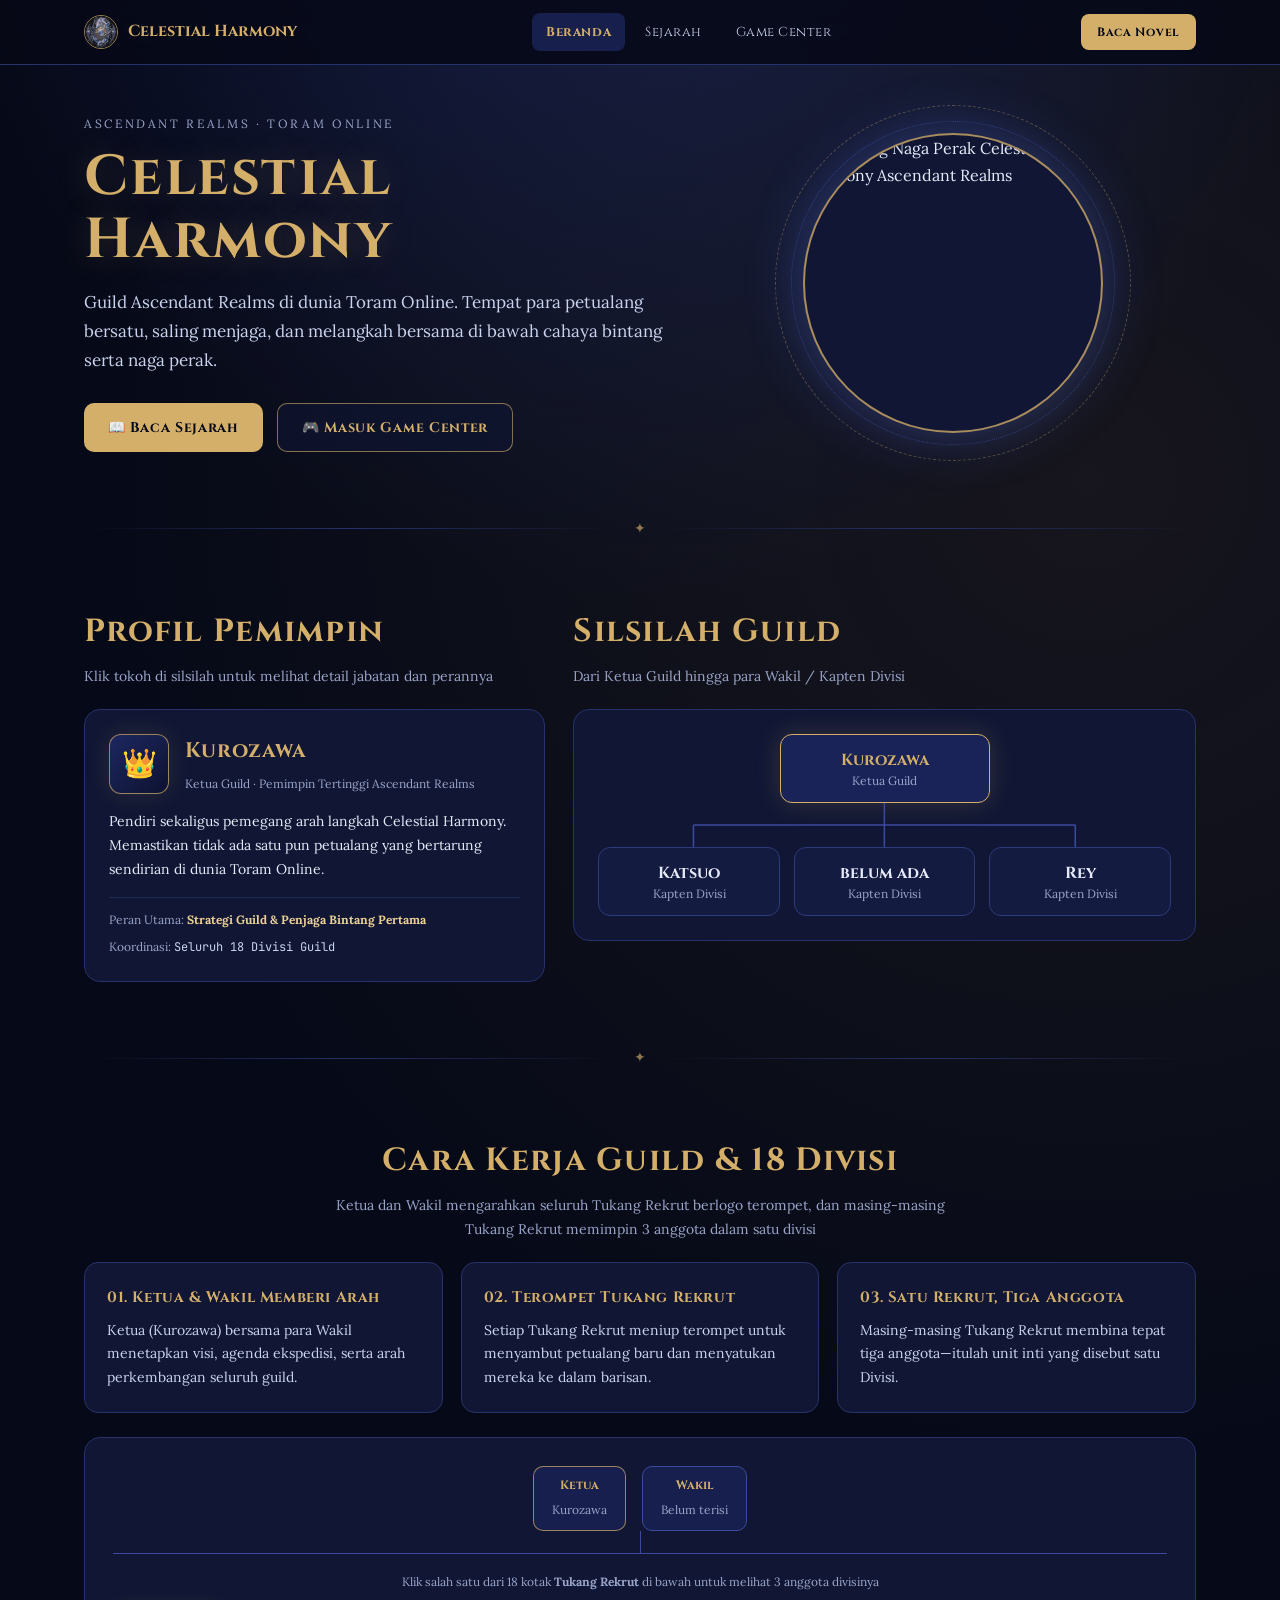
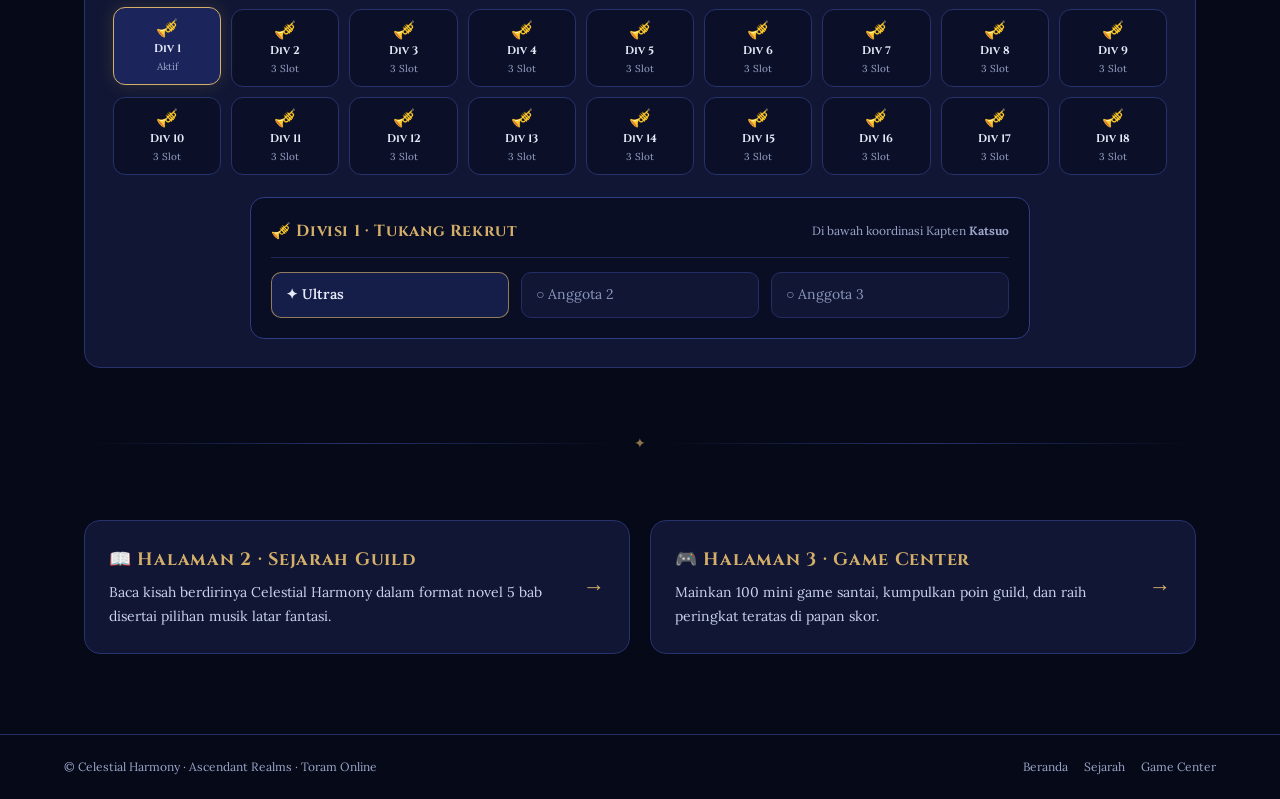
==== index.html @ ae1f5c90 "Add files via upload" ====
<!doctype html>
<html lang="id">
  <head>
    <meta charset="UTF-8" />
    <meta name="viewport" content="width=device-width, initial-scale=1.0" />
    <title>Celestial Harmony — Ascendant Realms</title>
    <meta
      name="description"
      content="Portal Guild Toram Online Celestial Harmony – Ascendant Realms: Silsilah Guild, 18 Divisi Tukang Rekrut, Novel Sejarah, dan Game Center."
    />
    <link rel="preconnect" href="https://fonts.googleapis.com" />
    <link rel="preconnect" href="https://fonts.gstatic.com" crossorigin />
    <link
      href="https://fonts.googleapis.com/css2?family=Cinzel:wght@600;700;800&family=Lora:ital,wght@0,400;0,500;0,600;1,400&family=JetBrains+Mono:wght@500;700&display=swap"
      rel="stylesheet"
    />
    <link rel="stylesheet" href="style.css" />
  </head>
  <body>
    <canvas id="starfield-canvas" aria-hidden="true"></canvas>

    <header class="site-header">
      <div class="header-inner">
        <a href="index.html" class="brand-link">
          <img
            src="logo.jpeg"
            alt="Logo Celestial Harmony"
            class="brand-logo"
          />
          <span class="brand-title">Celestial Harmony</span>
        </a>

        <nav class="main-nav" aria-label="Navigasi Utama">
          <a href="index.html" class="nav-link active" aria-current="page">Beranda</a>
          <a href="sejarah/sejarah.html" class="nav-link">Sejarah</a>
          <a href="game/game.html" class="nav-link">Game Center</a>
        </nav>

        <a href="sejarah/sejarah.html" class="cta-header">Baca Novel</a>
      </div>
    </header>

    <main class="page-main">
      <!-- Hero Section -->
      <section class="hero-grid">
        <div class="hero-content">
          <p class="hero-eyebrow">Ascendant Realms · Toram Online</p>
          <h1 class="hero-title">Celestial Harmony</h1>
          <p class="hero-desc">
            Guild Ascendant Realms di dunia Toram Online. Tempat para petualang bersatu,
            saling menjaga, dan melangkah bersama di bawah cahaya bintang serta naga perak.
          </p>
          <div class="hero-actions">
            <a href="sejarah.html" class="btn-gold">📖 Baca Sejarah</a>
            <a href="game.html" class="btn-outline">🎮 Masuk Game Center</a>
          </div>
        </div>

        <div class="hero-emblem-wrap">
          <div class="emblem-glow" aria-hidden="true"></div>
          <div class="astrolabe-ring" aria-hidden="true"></div>
          <div class="astrolabe-inner" aria-hidden="true"></div>
          <div class="emblem-circle">
            <img
              src="assets/logo.jpeg"
              alt="Lambang Naga Perak Celestial Harmony Ascendant Realms"
            />
          </div>
        </div>
      </section>

      <div class="celestial-divider" aria-hidden="true">✦</div>

      <!-- Profil Pemimpin & Silsilah Guild -->
      <section class="lineage-grid" aria-label="Profil dan Silsilah Guild">
        <div>
          <div class="section-head">
            <h2>Profil Pemimpin</h2>
            <p>Klik tokoh di silsilah untuk melihat detail jabatan dan perannya</p>
          </div>

          <article id="profile-card" class="panel-card profile-card" aria-live="polite">
            <div class="profile-top">
              <div id="profile-crest" class="profile-crest" aria-hidden="true">👑</div>
              <div>
                <h3 id="profile-name" class="profile-name">Kurozawa</h3>
                <div id="profile-role" class="profile-role">
                  Ketua Guild · Pemimpin Tertinggi Ascendant Realms
                </div>
              </div>
            </div>
            <p id="profile-bio" class="profile-bio">
              Pendiri sekaligus pemegang arah langkah Celestial Harmony. Memastikan tidak ada satu
              pun petualang yang bertarung sendirian di dunia Toram Online.
            </p>
            <div class="profile-meta">
              <div>
                Peran Utama:
                <strong id="profile-specialty">Strategi Guild &amp; Penjaga Bintang Pertama</strong>
              </div>
              <div style="margin-top: 6px;">
                Koordinasi:
                <span id="profile-coordination" style="font-family: 'JetBrains Mono', monospace; color: #c9d3ee;">
                  Seluruh 18 Divisi Guild
                </span>
              </div>
            </div>
          </article>
        </div>

        <div>
          <div class="section-head">
            <h2>Silsilah Guild</h2>
            <p>Dari Ketua Guild hingga para Wakil / Kapten Divisi</p>
          </div>

          <div class="panel-card">
            <div class="silsilah-tree">
              <button
                type="button"
                class="tree-node leader active"
                data-profile-id="kurozawa"
              >
                <div class="tree-node-name">Kurozawa</div>
                <div class="tree-node-role">Ketua Guild</div>
              </button>

              <svg
                aria-hidden="true"
                viewBox="0 0 600 44"
                class="silsilah-svg"
                preserveAspectRatio="none"
              >
                <path
                  d="M 300 0 L 300 22 M 100 22 L 500 22 M 100 22 L 100 44 M 300 22 L 300 44 M 500 22 L 500 44"
                  fill="none"
                  stroke="#3c4a9e"
                  stroke-width="1.6"
                />
                <path
                  id="silsilah-active-branch"
                  d=""
                  fill="none"
                  stroke="#d4af6a"
                  stroke-width="2.4"
                />
              </svg>

              <div class="tree-branch">
                <button type="button" class="tree-node vice" data-profile-id="katsuo">
                  <div class="tree-node-name">Katsuo</div>
                  <div class="tree-node-role">Kapten Divisi</div>
                </button>
                <button type="button" class="tree-node vice" data-profile-id="ferisn">
                  <div class="tree-node-name">belum ada</div>
                  <div class="tree-node-role">Kapten Divisi</div>
                </button>
                <button type="button" class="tree-node vice" data-profile-id="rey">
                  <div class="tree-node-name">Rey</div>
                  <div class="tree-node-role">Kapten Divisi</div>
                </button>
              </div>
            </div>
          </div>
        </div>
      </section>

      <div class="celestial-divider" aria-hidden="true">✦</div>

      <!-- Cara Kerja Guild & 18 Divisi Tukang Rekrut -->
      <section aria-label="Cara Kerja Guild dan 18 Divisi">
        <div class="section-head center">
          <h2>Cara Kerja Guild &amp; 18 Divisi</h2>
          <p>
            Ketua dan Wakil mengarahkan seluruh Tukang Rekrut berlogo terompet, dan masing-masing
            Tukang Rekrut memimpin 3 anggota dalam satu divisi
          </p>
        </div>

        <div class="steps-grid">
          <div class="step-card">
            <h3>01. Ketua &amp; Wakil Memberi Arah</h3>
            <p>
              Ketua (Kurozawa) bersama para Wakil menetapkan visi, agenda ekspedisi, serta arah
              perkembangan seluruh guild.
            </p>
          </div>
          <div class="step-card">
            <h3>02. Terompet Tukang Rekrut</h3>
            <p>
              Setiap Tukang Rekrut meniup terompet untuk menyambut petualang baru dan menyatukan
              mereka ke dalam barisan.
            </p>
          </div>
          <div class="step-card">
            <h3>03. Satu Rekrut, Tiga Anggota</h3>
            <p>
              Masing-masing Tukang Rekrut membina tepat tiga anggota—itulah unit inti yang disebut
              satu Divisi.
            </p>
          </div>
        </div>

        <div class="workflow-diagram">
          <div class="command-pair">
            <div class="command-box primary">
              <strong>Ketua</strong>
              <span>Kurozawa</span>
            </div>
            <div class="command-box">
              <strong>Wakil</strong>
              <span>Belum terisi</span>
            </div>
          </div>

          <div class="workflow-stem" aria-hidden="true"></div>

          <div class="recruiter-wrap">
            <p class="recruiter-hint">
              Klik salah satu dari 18 kotak <strong>Tukang Rekrut</strong> di bawah untuk melihat 3
              anggota divisinya
            </p>
            <div id="recruiter-grid" class="recruiter-grid"></div>
          </div>

          <div id="division-detail" class="division-detail" aria-live="polite">
            <div class="division-detail-head">
              <h3 id="division-title">🎺 Divisi 1 · Tukang Rekrut</h3>
              <span class="division-captain">
                Di bawah koordinasi Kapten <strong id="division-captain">belum ada</strong>
              </span>
            </div>
            <div id="division-members" class="division-members"></div>
          </div>
        </div>
      </section>

      <div class="celestial-divider" aria-hidden="true">✦</div>

      <!-- Portal Menghubungkan ke 2 Halaman Lain -->
      <section aria-label="Tautan Halaman Lain">
        <div class="portal-grid">
          <a href="sejarah/sejarah.html" class="portal-card">
            <div>
              <h3>📖 Halaman 2 · Sejarah Guild</h3>
              <p>
                Baca kisah berdirinya Celestial Harmony dalam format novel 5 bab disertai pilihan
                musik latar fantasi.
              </p>
            </div>
            <span class="portal-arrow" aria-hidden="true">→</span>
          </a>

          <a href="game/game.html" class="portal-card">
            <div>
              <h3>🎮 Halaman 3 · Game Center</h3>
              <p>
                Mainkan 100 mini game santai, kumpulkan poin guild, dan raih peringkat teratas di
                papan skor.
              </p>
            </div>
            <span class="portal-arrow" aria-hidden="true">→</span>
          </a>
        </div>
      </section>
    </main>

    <footer class="site-footer">
      <div class="footer-inner">
        <span>© Celestial Harmony · Ascendant Realms · Toram Online</span>
        <div class="footer-links">
          <a href="index.html">Beranda</a>
          <a href="sejarah/sejarah.html">Sejarah</a>
          <a href="game/game.html">Game Center</a>
        </div>
      </div>
    </footer>

    <script src="script.js"></script>
  </body>
</html>
---- style.css ----
:root {
  --bg-deep: #060917;
  --bg-surface: #101634;
  --bg-surface-2: #161f4d;
  --bg-inset: #0a0e24;
  --gold: #d4af6a;
  --gold-soft: #ebd094;
  --indigo: #5b7bff;
  --border: #27326c;
  --border-strong: #3c4a9e;
  --text-main: #e6eaf8;
  --text-muted: #c9d3ee;
  --text-dim: #9aa5c9;
  --emerald: #34d399;
  --rose: #fb7185;
  --radius-md: 12px;
  --radius-lg: 16px;
}

*,
*::before,
*::after {
  box-sizing: border-box;
}

html {
  scroll-behavior: smooth;
  color-scheme: dark;
  background-color: var(--bg-deep);
  color: var(--text-main);
  font-family: "Lora", Georgia, serif;
}

body {
  margin: 0;
  min-height: 100vh;
  display: flex;
  flex-direction: column;
  background:
    radial-gradient(ellipse 80% 50% at 50% -10%, rgba(42, 58, 138, 0.45), transparent 70%),
    radial-gradient(circle at 85% 20%, rgba(212, 175, 106, 0.08), transparent 45%),
    var(--bg-deep) fixed;
  color: var(--text-main);
  line-height: 1.7;
  overflow-x: hidden;
}

h1, h2, h3, h4 {
  font-family: "Cinzel", Georgia, serif;
  letter-spacing: 0.04em;
  color: var(--gold);
  margin: 0;
}

p {
  margin: 0;
}

a {
  color: inherit;
  text-decoration: none;
}

button {
  font-family: inherit;
  cursor: pointer;
}

button:disabled {
  cursor: not-allowed;
  opacity: 0.45;
}

*:focus-visible {
  outline: 2px solid var(--gold);
  outline-offset: 2px;
}

/* Starfield Canvas */
#starfield-canvas {
  position: fixed;
  inset: 0;
  width: 100%;
  height: 100%;
  pointer-events: none;
  z-index: -10;
}

/* Top Bar Navigation (3 Zones) */
.site-header {
  position: sticky;
  top: 0;
  z-index: 40;
  border-bottom: 1px solid var(--border);
  background: rgba(6, 9, 23, 0.85);
  backdrop-filter: blur(12px);
}

.header-inner {
  max-width: 1152px;
  margin: 0 auto;
  padding: 0 20px;
  height: 64px;
  display: flex;
  align-items: center;
  justify-content: space-between;
  gap: 16px;
}

.brand-link {
  display: inline-flex;
  align-items: center;
  gap: 10px;
  white-space: nowrap;
  flex-shrink: 0;
}

.brand-logo {
  width: 34px;
  height: 34px;
  border-radius: 50%;
  object-fit: cover;
  border: 1px solid rgba(212, 175, 106, 0.7);
}

.brand-title {
  font-family: "Cinzel", Georgia, serif;
  font-size: 16px;
  font-weight: 700;
  color: var(--gold);
}

.main-nav {
  display: flex;
  align-items: center;
  gap: 6px;
}

.nav-link {
  padding: 8px 14px;
  border-radius: 8px;
  font-family: "Cinzel", Georgia, serif;
  font-size: 13px;
  letter-spacing: 0.04em;
  color: var(--text-muted);
  white-space: nowrap;
  flex-shrink: 0;
  transition: background-color 0.18s ease, color 0.18s ease;
}

.nav-link:hover {
  background: rgba(255, 255, 255, 0.05);
  color: #ffffff;
}

.nav-link.active {
  background: #17204d;
  color: var(--gold);
  font-weight: 700;
}

.cta-header {
  padding: 8px 16px;
  border-radius: 8px;
  background: var(--gold);
  color: #070a18;
  font-family: "Cinzel", Georgia, serif;
  font-size: 12px;
  font-weight: 700;
  letter-spacing: 0.06em;
  white-space: nowrap;
  flex-shrink: 0;
  transition: background-color 0.15s ease, transform 0.15s ease;
}

.cta-header:hover {
  background: #e5c484;
  transform: translateY(-1px);
}

/* Main Container */
.page-main {
  flex: 1;
  width: 100%;
  max-width: 1152px;
  margin: 0 auto;
  padding: 36px 20px 80px;
  animation: pageFadeIn 0.36s cubic-bezier(0.16, 1, 0.3, 1);
}

/* Shared Buttons & Divider */
.btn-gold {
  display: inline-flex;
  align-items: center;
  justify-content: center;
  gap: 8px;
  padding: 12px 24px;
  border-radius: 10px;
  border: none;
  background: var(--gold);
  color: #070a18;
  font-family: "Cinzel", Georgia, serif;
  font-size: 14px;
  font-weight: 700;
  letter-spacing: 0.05em;
  white-space: nowrap;
  transition: background-color 0.15s ease, transform 0.15s ease, box-shadow 0.2s ease;
}

.btn-gold:hover {
  background: #e5c484;
  transform: translateY(-1px);
  box-shadow: 0 8px 24px rgba(212, 175, 106, 0.22);
}

.btn-gold:active {
  transform: scale(0.98);
}

.btn-outline {
  display: inline-flex;
  align-items: center;
  justify-content: center;
  gap: 8px;
  padding: 12px 24px;
  border-radius: 10px;
  border: 1px solid rgba(212, 175, 106, 0.6);
  background: rgba(16, 22, 52, 0.65);
  color: var(--gold);
  font-family: "Cinzel", Georgia, serif;
  font-size: 14px;
  font-weight: 700;
  letter-spacing: 0.05em;
  white-space: nowrap;
  transition: border-color 0.15s ease, background-color 0.15s ease, transform 0.15s ease;
}

.btn-outline:hover {
  border-color: var(--gold);
  background: rgba(212, 175, 106, 0.1);
  transform: translateY(-1px);
}

.celestial-divider {
  display: flex;
  align-items: center;
  gap: 16px;
  margin: 64px 0;
  color: rgba(212, 175, 106, 0.65);
  font-size: 14px;
}

.celestial-divider::before,
.celestial-divider::after {
  content: "";
  flex: 1;
  height: 1px;
  background: linear-gradient(90deg, transparent, var(--border), transparent);
}

/* Hero Section (Page 1) */
.hero-grid {
  display: grid;
  grid-template-columns: 1.2fr 1fr;
  align-items: center;
  gap: 44px;
  padding-top: 12px;
}

.hero-eyebrow {
  font-size: 12px;
  letter-spacing: 0.22em;
  text-transform: uppercase;
  color: var(--text-dim);
  margin-bottom: 12px;
}

.hero-title {
  font-size: clamp(2.25rem, 4.4vw, 3.75rem);
  line-height: 1.12;
  text-shadow: 0 0 32px rgba(212, 175, 106, 0.22);
  margin-bottom: 16px;
}

.hero-desc {
  max-width: 58ch;
  font-size: 17px;
  color: var(--text-muted);
  margin-bottom: 28px;
}

.hero-actions {
  display: flex;
  flex-wrap: wrap;
  gap: 14px;
}

.hero-emblem-wrap {
  position: relative;
  display: flex;
  align-items: center;
  justify-content: center;
  padding: 20px;
}

.emblem-glow {
  position: absolute;
  width: 340px;
  height: 340px;
  border-radius: 50%;
  background: radial-gradient(circle, rgba(91, 123, 255, 0.24), transparent 70%);
  filter: blur(18px);
  pointer-events: none;
}

.astrolabe-ring {
  position: absolute;
  width: 356px;
  height: 356px;
  border-radius: 50%;
  border: 1px dashed rgba(212, 175, 106, 0.35);
  animation: slowSpin 42s linear infinite;
  pointer-events: none;
}

.astrolabe-inner {
  position: absolute;
  width: 324px;
  height: 324px;
  border-radius: 50%;
  border: 1px dotted rgba(91, 123, 255, 0.36);
  animation: slowSpin 60s linear infinite reverse;
  pointer-events: none;
}

.emblem-circle {
  position: relative;
  width: 300px;
  height: 300px;
  border-radius: 50%;
  overflow: hidden;
  border: 2px solid rgba(212, 175, 106, 0.78);
  background: var(--bg-surface);
  box-shadow: 0 0 60px rgba(91, 123, 255, 0.3);
  animation: floatSlow 6s ease-in-out infinite;
}

.emblem-circle img {
  width: 100%;
  height: 100%;
  object-fit: cover;
  display: block;
}

/* Section Headers */
.section-head {
  margin-bottom: 20px;
}

.section-head.center {
  text-align: center;
}

.section-head h2 {
  font-size: clamp(1.5rem, 2.6vw, 2rem);
  margin-bottom: 6px;
}

.section-head p {
  font-size: 14px;
  color: var(--text-dim);
  max-width: 640px;
}

.section-head.center p {
  margin: 0 auto;
}

/* Profil Pemimpin + Silsilah Guild */
.lineage-grid {
  display: grid;
  grid-template-columns: 1fr 1.35fr;
  gap: 28px;
  align-items: start;
}

.panel-card {
  background: var(--bg-surface);
  border: 1px solid var(--border);
  border-radius: var(--radius-lg);
  padding: 24px;
}

.profile-card {
  min-height: 232px;
  transition: opacity 0.2s ease, transform 0.2s ease;
}

.profile-card.switching {
  opacity: 0;
  transform: translateY(6px);
}

.profile-top {
  display: flex;
  align-items: flex-start;
  gap: 16px;
  margin-bottom: 16px;
}

.profile-crest {
  width: 60px;
  height: 60px;
  border-radius: 12px;
  border: 1px solid rgba(212, 175, 106, 0.7);
  background: linear-gradient(135deg, #1d2760, #0d1230);
  display: flex;
  align-items: center;
  justify-content: center;
  font-size: 28px;
  flex-shrink: 0;
  box-shadow: 0 0 24px rgba(212, 175, 106, 0.14);
}

.profile-name {
  font-size: 21px;
  margin-bottom: 4px;
}

.profile-role {
  font-size: 12px;
  color: var(--text-dim);
}

.profile-bio {
  font-size: 14px;
  color: var(--text-main);
  margin-bottom: 16px;
}

.profile-meta {
  border-top: 1px solid #1e2859;
  padding-top: 12px;
  font-size: 12px;
  color: var(--text-dim);
}

.profile-meta strong {
  color: var(--gold-soft);
}

.silsilah-tree {
  display: flex;
  flex-direction: column;
  align-items: center;
}

.tree-node {
  border: 1px solid #2d3a7c;
  background: #141b40;
  color: var(--text-main);
  border-radius: 12px;
  padding: 14px 18px;
  text-align: center;
  transition: transform 0.16s ease, border-color 0.16s ease, background-color 0.16s ease, box-shadow 0.2s ease;
}

.tree-node:hover {
  border-color: rgba(212, 175, 106, 0.65);
  transform: translateY(-2px);
}

.tree-node.active {
  border-color: var(--gold);
  background: #192358;
  box-shadow: 0 0 26px rgba(212, 175, 106, 0.2);
}

.tree-node.leader {
  min-width: 210px;
}

.tree-node-name {
  font-family: "Cinzel", Georgia, serif;
  font-size: 16px;
  font-weight: 700;
  color: var(--gold);
}

.tree-node.vice .tree-node-name {
  color: var(--text-main);
}

.tree-node.active .tree-node-name {
  color: var(--gold);
}

.tree-node-role {
  font-size: 12px;
  color: var(--text-dim);
  margin-top: 2px;
}

.silsilah-svg {
  width: 100%;
  height: 44px;
  display: block;
}

.tree-branch {
  width: 100%;
  display: grid;
  grid-template-columns: repeat(3, 1fr);
  gap: 14px;
}

@media (max-width: 720px) {
  .silsilah-svg {
    display: none;
  }
  .tree-branch {
    border-top: 1px solid var(--border-strong);
    padding-top: 18px;
  }
}

/* Cara Kerja Guild & 18 Divisi */
.steps-grid {
  display: grid;
  grid-template-columns: repeat(3, 1fr);
  gap: 18px;
  margin-bottom: 24px;
}

.step-card {
  background: var(--bg-surface);
  border: 1px solid var(--border);
  border-radius: 14px;
  padding: 22px;
  transition: border-color 0.18s ease, transform 0.18s ease;
}

.step-card:hover {
  border-color: var(--border-strong);
  transform: translateY(-2px);
}

.step-card h3 {
  font-size: 15px;
  margin-bottom: 8px;
}

.step-card p {
  font-size: 14px;
  color: var(--text-muted);
}

.workflow-diagram {
  background: var(--bg-surface);
  border: 1px solid var(--border);
  border-radius: var(--radius-lg);
  padding: 28px;
}

.command-pair {
  display: flex;
  justify-content: center;
  gap: 16px;
}

.command-box {
  border: 1px solid var(--border-strong);
  background: var(--bg-surface-2);
  border-radius: 10px;
  padding: 8px 18px;
  text-align: center;
}

.command-box.primary {
  border-color: rgba(212, 175, 106, 0.7);
}

.command-box strong {
  display: block;
  font-family: "Cinzel", Georgia, serif;
  font-size: 12px;
  color: var(--gold);
}

.command-box span {
  font-size: 12px;
  color: var(--text-dim);
}

.workflow-stem {
  width: 1px;
  height: 22px;
  background: var(--border-strong);
  margin: 0 auto;
}

.recruiter-wrap {
  border-top: 1px solid var(--border-strong);
  padding-top: 18px;
}

.recruiter-hint {
  text-align: center;
  font-size: 12px;
  color: var(--text-dim);
  margin-bottom: 16px;
}

.recruiter-grid {
  display: grid;
  grid-template-columns: repeat(9, minmax(0, 1fr));
  gap: 10px;
  margin-bottom: 22px;
}

.recruiter-btn {
  display: flex;
  flex-direction: column;
  align-items: center;
  gap: 4px;
  border: 1px solid var(--border);
  background: #0b1028;
  color: var(--text-main);
  border-radius: 12px;
  padding: 11px 6px;
  transition: transform 0.16s ease, border-color 0.16s ease, background-color 0.16s ease, box-shadow 0.18s ease;
}

.recruiter-btn:hover {
  border-color: rgba(212, 175, 106, 0.65);
  transform: translateY(-2px);
}

.recruiter-btn.active {
  border-color: var(--gold);
  background: #1b255b;
  box-shadow: 0 0 18px rgba(212, 175, 106, 0.18);
  transform: translateY(-2px);
}

.recruiter-trumpet {
  font-size: 18px;
  line-height: 1;
}

.recruiter-label {
  font-family: "Cinzel", Georgia, serif;
  font-size: 11px;
  font-weight: 700;
}

.recruiter-status {
  font-size: 10px;
  color: var(--text-dim);
}

.division-detail {
  max-width: 780px;
  margin: 0 auto;
  border-radius: 14px;
  border: 1px solid #2f3b85;
  background: var(--bg-inset);
  padding: 20px;
  transition: opacity 0.18s ease, transform 0.18s ease;
}

.division-detail.switching {
  opacity: 0;
  transform: translateY(5px);
}

.division-detail-head {
  display: flex;
  flex-wrap: wrap;
  align-items: center;
  justify-content: space-between;
  gap: 8px;
  border-bottom: 1px solid #1e2859;
  padding-bottom: 12px;
  margin-bottom: 14px;
}

.division-detail-head h3 {
  font-size: 16px;
}

.division-captain {
  font-size: 12px;
  color: var(--text-dim);
}

.division-members {
  display: grid;
  grid-template-columns: repeat(3, 1fr);
  gap: 12px;
}

.member-slot {
  display: flex;
  align-items: center;
  gap: 8px;
  border-radius: 10px;
  border: 1px solid #232d63;
  background: var(--bg-surface);
  padding: 10px 14px;
  font-size: 14px;
  color: #8995ba;
}

.member-slot.filled {
  border-color: rgba(212, 175, 106, 0.65);
  background: #151e49;
  color: var(--text-main);
  font-weight: 600;
}

/* Portal Cards to Page 2 & Page 3 */
.portal-grid {
  display: grid;
  grid-template-columns: repeat(2, 1fr);
  gap: 20px;
}

.portal-card {
  display: flex;
  align-items: center;
  justify-content: space-between;
  gap: 16px;
  background: var(--bg-surface);
  border: 1px solid var(--border);
  border-radius: var(--radius-lg);
  padding: 24px;
  transition: border-color 0.2s ease, transform 0.2s ease, box-shadow 0.2s ease;
}

.portal-card:hover {
  border-color: rgba(212, 175, 106, 0.7);
  transform: translateY(-3px);
  box-shadow: 0 12px 28px rgba(0, 0, 0, 0.35);
}

.portal-card h3 {
  font-size: 18px;
  margin-bottom: 6px;
}

.portal-card p {
  font-size: 14px;
  color: var(--text-muted);
}

.portal-arrow {
  font-size: 22px;
  color: var(--gold);
  transition: transform 0.2s ease;
}

.portal-card:hover .portal-arrow {
  transform: translateX(4px);
}

/* Footer */
.site-footer {
  border-top: 1px solid #252f66;
  padding: 22px 20px;
}

.footer-inner {
  max-width: 1152px;
  margin: 0 auto;
  display: flex;
  flex-wrap: wrap;
  align-items: center;
  justify-content: space-between;
  gap: 12px;
  font-size: 12px;
  color: var(--text-dim);
}

.footer-links {
  display: flex;
  gap: 16px;
}

.footer-links a:hover {
  color: var(--gold);
}

/* Animations */
@keyframes pageFadeIn {
  from {
    opacity: 0;
    transform: translateY(10px);
  }
  to {
    opacity: 1;
    transform: translateY(0);
  }
}

@keyframes floatSlow {
  0%, 100% {
    transform: translateY(0px);
  }
  50% {
    transform: translateY(-8px);
  }
}

@keyframes slowSpin {
  to {
    transform: rotate(360deg);
  }
}

/* Responsive */
@media (max-width: 960px) {
  .hero-grid,
  .lineage-grid {
    grid-template-columns: 1fr;
  }
  .hero-emblem-wrap {
    order: -1;
  }
  .hero-content {
    text-align: center;
  }
  .hero-desc {
    margin-left: auto;
    margin-right: auto;
  }
  .hero-actions {
    justify-content: center;
  }
  .recruiter-grid {
    grid-template-columns: repeat(6, minmax(0, 1fr));
  }
}

@media (max-width: 720px) {
  .cta-header {
    display: none;
  }
  .steps-grid,
  .tree-branch,
  .division-members,
  .portal-grid {
    grid-template-columns: 1fr;
  }
  .recruiter-grid {
    grid-template-columns: repeat(3, minmax(0, 1fr));
  }
  .emblem-circle {
    width: 240px;
    height: 240px;
  }
  .astrolabe-ring {
    width: 280px;
    height: 280px;
  }
  .astrolabe-inner {
    width: 256px;
    height: 256px;
  }
}

@media (prefers-reduced-motion: reduce) {
  html {
    scroll-behavior: auto;
  }
  .emblem-circle,
  .astrolabe-ring,
  .page-main {
    animation: none !important;
  }
  * {
    transition-duration: 0.01ms !important;
  }
}
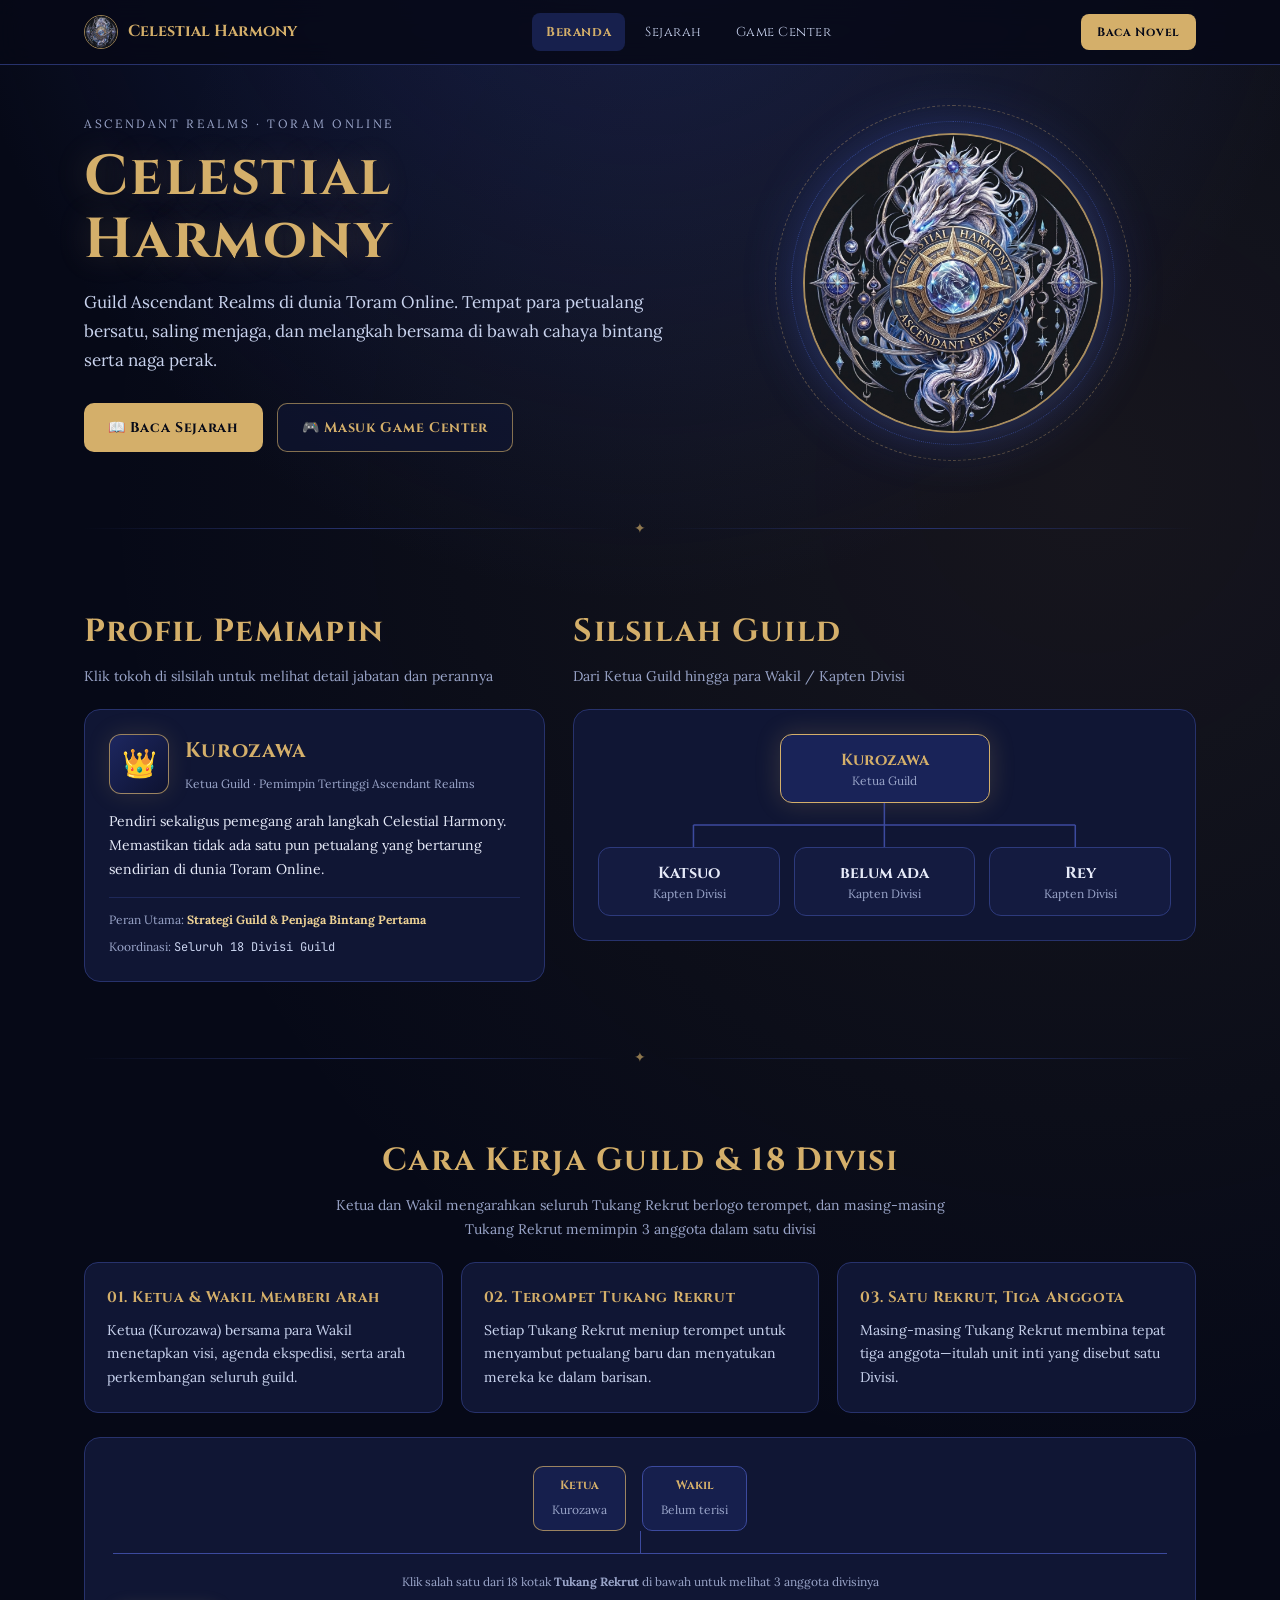
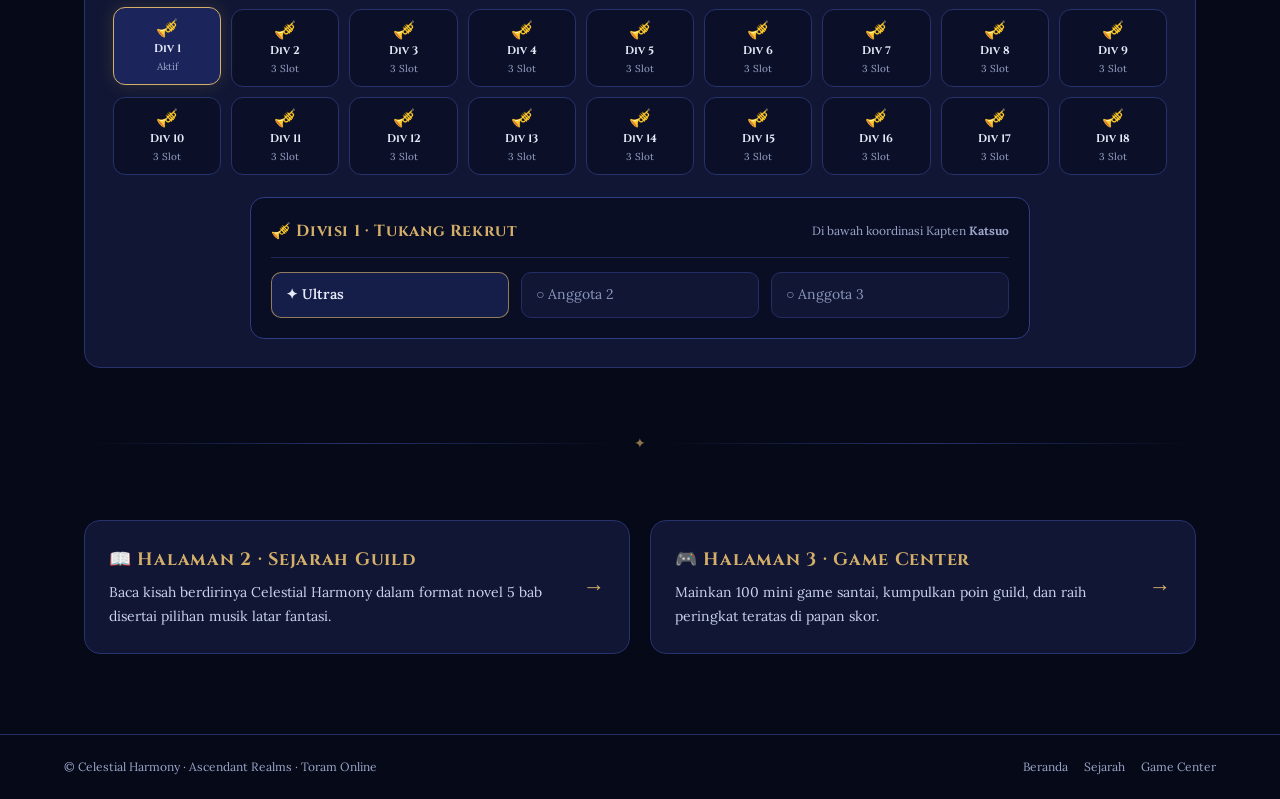
==== commit fdd11aad: "Update index.html" ====
--- a/index.html
+++ b/index.html
@@ -32,11 +32,11 @@
 
         <nav class="main-nav" aria-label="Navigasi Utama">
           <a href="index.html" class="nav-link active" aria-current="page">Beranda</a>
-          <a href="sejarah/sejarah.html" class="nav-link">Sejarah</a>
-          <a href="game/game.html" class="nav-link">Game Center</a>
+          <a href="sejarah.html" class="nav-link">Sejarah</a>
+          <a href="game.html" class="nav-link">Game Center</a>
         </nav>
 
-        <a href="sejarah/sejarah.html" class="cta-header">Baca Novel</a>
+        <a href="sejarah.html" class="cta-header">Baca Novel</a>
       </div>
     </header>
 
@@ -62,7 +62,7 @@
           <div class="astrolabe-inner" aria-hidden="true"></div>
           <div class="emblem-circle">
             <img
-              src="assets/logo.jpeg"
+              src="logo.jpeg"
               alt="Lambang Naga Perak Celestial Harmony Ascendant Realms"
             />
           </div>
